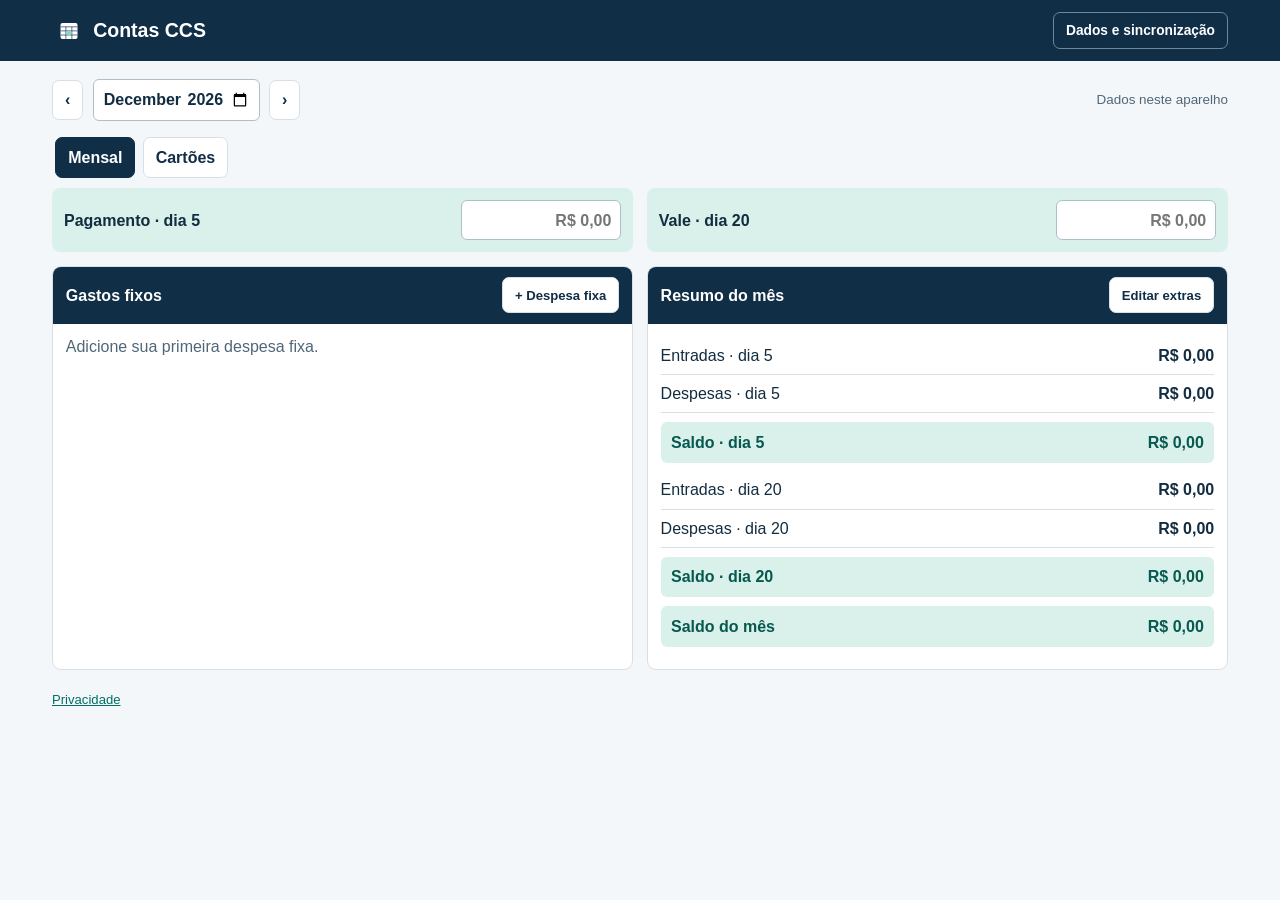
==== index.html @ 9be455ed "Publicar Contas CCS" ====
<!doctype html>
<html lang="pt-BR">
<head>
<meta charset="utf-8">
<meta name="viewport" content="width=device-width,initial-scale=1">
<meta name="theme-color" content="#112e47">
<title>Contas CCS</title>
<link rel="icon" href="icon.svg" type="image/svg+xml">
<link rel="manifest" href="manifest.webmanifest">
<link rel="stylesheet" href="style.css">
<script type="module" src="app.js"></script>
</head>
<body>
<header class="top">
  <div class="top-inner">
    <a class="brand" href="./"><img src="icon.svg" alt="">Contas CCS</a>
    <button id="settings" type="button" class="outline">Dados e sincronização</button>
  </div>
</header>
<main>
  <div class="toolbar">
    <div class="month-controls">
      <button id="prev" type="button" aria-label="Mês anterior">‹</button>
      <input type="month" id="month" aria-label="Mês do relatório" min="1900-01" max="9998-12">
      <button id="next" type="button" aria-label="Próximo mês">›</button>
    </div>
    <span id="sync-state" class="sync-state" role="status">Abrindo base local…</span>
  </div>
  <nav id="tabs" aria-label="Relatórios"></nav>
  <div id="alert" role="status" hidden></div>
  <section id="view" aria-label="Relatório"></section>
</main>
<footer class="app-footer"><a href="privacidade.html">Privacidade</a></footer>
<dialog id="dialog">
  <header><h2 id="dialog-title"></h2><button id="close-dialog" type="button" aria-label="Fechar">×</button></header>
  <div id="dialog-body"></div>
</dialog>
</body>
</html>
---- style.css ----
*{box-sizing:border-box}
:root{font:16px/1.45 'Segoe UI',Roboto,Arial,sans-serif;color:#122c40;background:#f4f7fa;--navy:#112e47;--teal:#006f64;--line:#d7e0e7;--muted:#506778}
body{margin:0}
button,input,select{font:inherit}
button{cursor:pointer;border:1px solid var(--line);border-radius:7px;background:#fff;color:var(--navy);padding:.48rem .75rem;font-weight:600}
button:hover{background:#e9f5f2}
button:focus-visible,a:focus-visible,input:focus-visible,select:focus-visible{outline:3px solid #1d8f82;outline-offset:2px}
button:disabled{cursor:wait;opacity:.62}
.primary{background:var(--teal);color:white;border-color:var(--teal)}
.primary:hover{background:#005b52}
.danger{color:#a32e30}
.top{background:var(--navy);color:white}
.top-inner,main{max-width:1220px;margin:auto;padding:12px 22px}
.top-inner,.toolbar,.month-controls,.section-head,.row-actions,.dialog-actions{display:flex;align-items:center;gap:.6rem}
.top-inner,.toolbar,.section-head{justify-content:space-between}
.brand{color:white;text-decoration:none;display:flex;align-items:center;font-size:1.22rem;font-weight:700;gap:.45rem}
.brand img{width:34px;height:34px}
.outline{background:transparent;color:white;border-color:#6f8797;font-size:.86rem}
.outline:hover{background:#244660}
.toolbar{margin:.35rem 0 .85rem}
input,select{border:1px solid #aebfca;border-radius:6px;background:white;color:inherit;padding:.47rem .55rem;min-width:0}
.month-controls input{font-weight:650}
.sync-state{font-size:.84rem;color:var(--muted);text-align:right}
nav{display:flex;gap:.45rem;overflow:auto;padding:.15rem .2rem .65rem}
nav button{white-space:nowrap}
nav button[aria-current=true]{background:var(--navy);color:#fff;border-color:var(--navy)}
#alert{padding:.6rem .8rem;margin-bottom:.7rem;background:#dff3ed;border-radius:7px;white-space:pre-line}
#alert.error{background:#fce7e7;color:#84272a}
.panel{min-width:0;background:#fff;border:1px solid var(--line);border-radius:9px;overflow:hidden}
.panel h2,.panel h3{font-size:1rem;margin:0}
.section-head{background:var(--navy);color:white;padding:.64rem .8rem;flex-wrap:wrap}
.section-head button{font-size:.82rem}
.content{padding:.8rem}
.incomes,.monthly{display:grid;grid-template-columns:1fr 1fr;gap:.85rem}
.incomes{margin-bottom:.85rem}
.income{background:#d9f0eb;padding:.75rem;border-radius:8px;display:flex;align-items:center;justify-content:space-between;gap:.5rem;font-weight:700}
.income input{width:10rem;text-align:right}
.table{border-collapse:collapse;width:100%;font-variant-numeric:tabular-nums}
.table th,.table td{padding:.49rem .55rem;border-bottom:1px solid var(--line);text-align:left}
.table th{background:#e8eef3;font-size:.82rem}
.table tr:last-child td{border-bottom:0}
.table .amount{text-align:right;white-space:nowrap}
.table .action-cell{text-align:right}
.table button{font-size:.78rem;padding:.28rem .42rem}
.row-actions{justify-content:flex-end;flex-wrap:wrap}
.summary-line{display:flex;justify-content:space-between;gap:.5rem;padding:.44rem 0;border-bottom:1px solid var(--line)}
.summary-line strong,.summary-line span:last-child{font-variant-numeric:tabular-nums;white-space:nowrap}
.total{background:#d9f0eb;color:#07594f;border:0;font-weight:750;border-radius:6px;padding:.55rem .65rem;margin:.55rem 0}
.negative{color:#9d282a}
.card-summary{margin-top:.8rem}
.hint,.empty,small{color:var(--muted)}
.empty{padding:.72rem .8rem;margin:0}
.card-groups{display:grid;gap:.65rem;margin-top:.75rem}
.card-top{display:flex;justify-content:space-between;align-items:center;flex-wrap:wrap;gap:.45rem}
h1{font-size:1.43rem;margin:.12rem 0}
dialog{width:min(94vw,580px);max-height:88dvh;border:1px solid var(--line);border-radius:11px;padding:0;color:inherit;box-shadow:0 18px 60px #162c4250}
dialog::backdrop{background:#102b46a0}
dialog header{display:flex;align-items:center;justify-content:space-between;background:var(--navy);color:#fff;padding:.65rem .9rem}
dialog h2{font-size:1.12rem;margin:0}
#dialog-body{padding:1rem}
form{display:grid;gap:.6rem}
form label{display:grid;gap:.22rem;font-weight:600}
fieldset{border:1px solid var(--line);padding:.65rem;border-radius:7px;min-width:0}
.dialog-actions{justify-content:flex-end;flex-wrap:wrap;margin-top:.5rem}
.form-error{color:#972728;margin:0}
#modal-status.error{color:#972728}
.app-footer{max-width:1220px;margin:auto;padding:.5rem 22px 1rem;font-size:.82rem}
.app-footer a{color:var(--teal)}
.setting-group+ .setting-group{border-top:1px solid var(--line);margin-top:1rem;padding-top:.8rem}
.setting-group h3{font-size:1rem;margin:0 0 .4rem}
.setting-group p{margin:.45rem 0}
[hidden]{display:none!important}
@media(max-width:720px){
  .top-inner,main{padding:.65rem .7rem}
  .monthly,.incomes{grid-template-columns:1fr;gap:.6rem}
  .table th,.table td{padding:.43rem .38rem}
  .table .minor{display:none}
  .outline{font-size:.75rem}
  .sync-state{font-size:.75rem}
  .month-controls input{max-width:10.25rem}
  .income input{width:8.2rem}
}
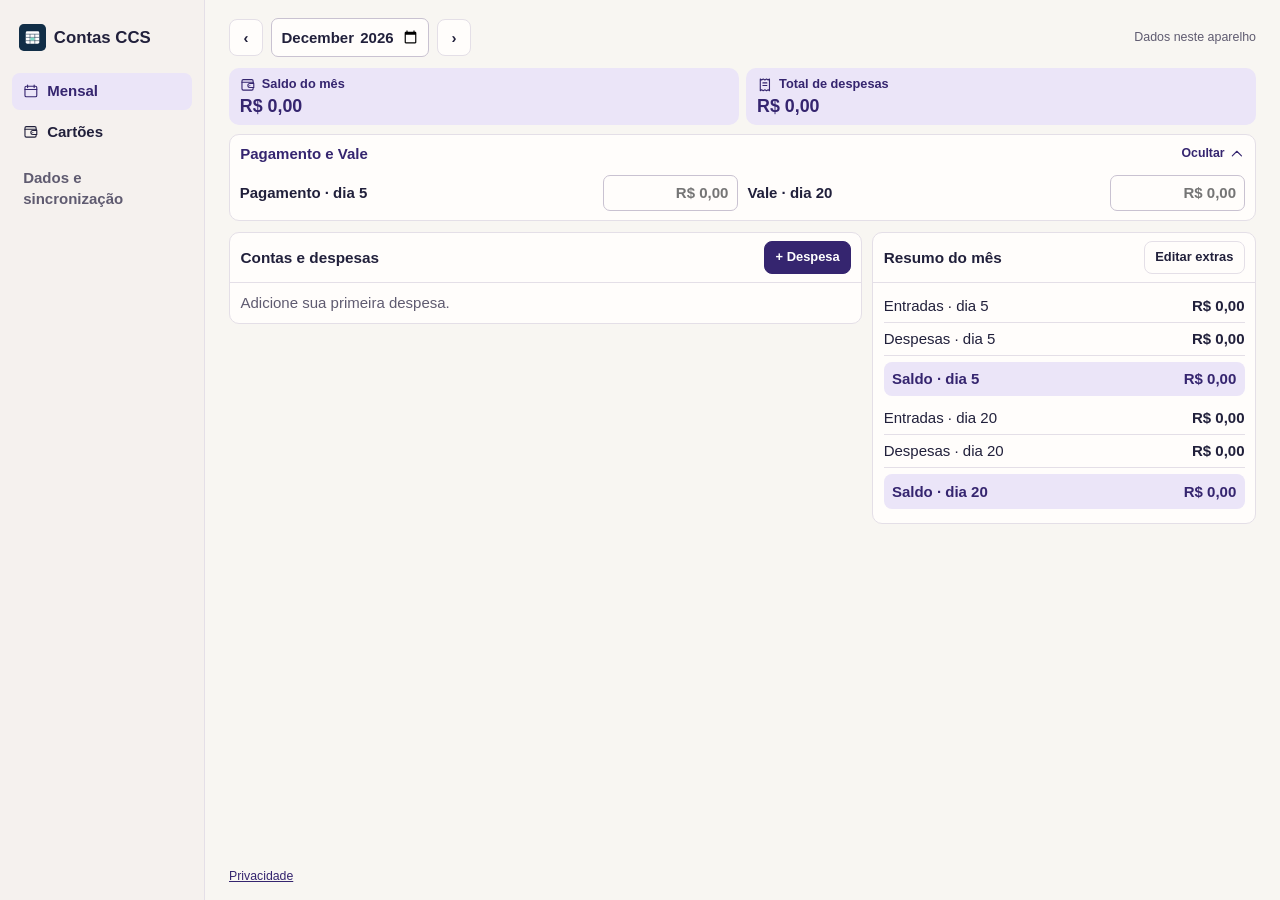
==== commit fd662dc1: "Add files via upload" ====
--- a/index.html
+++ b/index.html
@@ -3,20 +3,21 @@
 <head>
 <meta charset="utf-8">
 <meta name="viewport" content="width=device-width,initial-scale=1">
-<meta name="theme-color" content="#112e47">
+<meta name="theme-color" content="#f8f6f2">
 <title>Contas CCS</title>
 <link rel="icon" href="icon.svg" type="image/svg+xml">
 <link rel="manifest" href="manifest.webmanifest">
 <link rel="stylesheet" href="style.css">
 <script type="module" src="app.js"></script>
 </head>
-<body>
-<header class="top">
-  <div class="top-inner">
-    <a class="brand" href="./"><img src="icon.svg" alt="">Contas CCS</a>
+<body class="app-shell">
+<aside class="sidebar" aria-label="Navegação principal">
+  <div class="sidebar-inner">
+    <button class="brand" type="button" data-action="tab:monthly"><img src="icon.svg" alt="">Contas CCS</button>
+    <nav id="tabs" aria-label="Relatórios"></nav>
     <button id="settings" type="button" class="outline">Dados e sincronização</button>
   </div>
-</header>
+</aside>
 <main>
   <div class="toolbar">
     <div class="month-controls">
@@ -24,13 +25,20 @@
       <input type="month" id="month" aria-label="Mês do relatório" min="1900-01" max="9998-12">
       <button id="next" type="button" aria-label="Próximo mês">›</button>
     </div>
-    <span id="sync-state" class="sync-state" role="status">Abrindo base local…</span>
+    <div class="toolbar-status">
+      <span id="sync-state" class="sync-state" role="status">Abrindo base local…</span>
+      <button id="mobile-conflicts" type="button" data-action="conflicts" hidden>Conflitos</button>
+    </div>
   </div>
-  <nav id="tabs" aria-label="Relatórios"></nav>
   <div id="alert" role="status" hidden></div>
   <section id="view" aria-label="Relatório"></section>
 </main>
 <footer class="app-footer"><a href="privacidade.html">Privacidade</a></footer>
+<nav class="mobile-nav" aria-label="Navegação do celular">
+  <button id="mobile-monthly" type="button" data-action="tab:monthly">Mensal</button>
+  <button id="mobile-cards" type="button" data-action="cards">Cartões</button>
+  <button id="mobile-settings" type="button" data-action="settings" aria-label="Dados e sincronização">Dados</button>
+</nav>
 <dialog id="dialog">
   <header><h2 id="dialog-title"></h2><button id="close-dialog" type="button" aria-label="Fechar">×</button></header>
   <div id="dialog-body"></div>
--- a/style.css
+++ b/style.css
@@ -1,82 +1,207 @@
 *{box-sizing:border-box}
-:root{font:16px/1.45 'Segoe UI',Roboto,Arial,sans-serif;color:#122c40;background:#f4f7fa;--navy:#112e47;--teal:#006f64;--line:#d7e0e7;--muted:#506778}
+:root{
+  font:15px/1.42 'Segoe UI',Roboto,Arial,sans-serif;
+  color:#21203b;
+  background:#f8f6f2;
+  --ink:#21203b;
+  --muted:#5f5b70;
+  --accent:#35256f;
+  --accent-hover:#292055;
+  --lavender:#ebe5f8;
+  --line:#e4dfe7;
+  --surface:#fffdfb;
+  --soft:#f5f1f7;
+  --danger:#a12741
+}
 body{margin:0}
+.app-shell{
+  display:grid;
+  grid-template-columns:205px minmax(0,1fr);
+  grid-template-rows:1fr auto;
+  max-width:1370px;
+  min-height:100dvh;
+  margin:0 auto
+}
+main{min-width:0;padding:18px 24px 10px}
+body:not(.app-shell) main{max-width:900px;margin:auto}
+.sidebar{grid-row:1/3;border-right:1px solid var(--line);background:#f5f1ee}
+.sidebar-inner{position:sticky;top:0;max-height:100dvh;overflow:auto;padding:18px 12px}
+.brand{display:flex;align-items:center;gap:.5rem;width:100%;padding:.35rem .42rem;margin-bottom:1rem;font-size:1.12rem;font-weight:750;text-align:left}
+.brand img{width:27px;height:27px}
+.sidebar #tabs{display:grid;gap:.25rem}
+.sidebar button{border-color:transparent;background:transparent;color:var(--ink)}
+.sidebar button:hover{background:var(--soft)}
+.sidebar #tabs button,.sidebar .outline{display:flex;align-items:center;gap:.55rem;text-align:left;min-height:37px;overflow-wrap:anywhere}
+.sidebar .outline{width:100%;margin-top:.6rem;color:var(--muted)}
+.sidebar #tabs button[aria-current=true]{background:var(--lavender);color:var(--accent)}
+.mobile-nav,#mobile-conflicts{display:none}
 button,input,select{font:inherit}
-button{cursor:pointer;border:1px solid var(--line);border-radius:7px;background:#fff;color:var(--navy);padding:.48rem .75rem;font-weight:600}
-button:hover{background:#e9f5f2}
-button:focus-visible,a:focus-visible,input:focus-visible,select:focus-visible{outline:3px solid #1d8f82;outline-offset:2px}
+button,.button-link{
+  cursor:pointer;border:1px solid var(--line);border-radius:8px;background:var(--surface);color:var(--ink);
+  padding:.44rem .68rem;font-weight:650
+}
+button:hover,.button-link:hover{background:var(--soft)}
+button:focus-visible,a:focus-visible,input:focus-visible,select:focus-visible,summary:focus-visible{
+  outline:2px solid #7756bd;outline-offset:3px
+}
 button:disabled{cursor:wait;opacity:.62}
-.primary{background:var(--teal);color:white;border-color:var(--teal)}
-.primary:hover{background:#005b52}
-.danger{color:#a32e30}
-.top{background:var(--navy);color:white}
-.top-inner,main{max-width:1220px;margin:auto;padding:12px 22px}
-.top-inner,.toolbar,.month-controls,.section-head,.row-actions,.dialog-actions{display:flex;align-items:center;gap:.6rem}
-.top-inner,.toolbar,.section-head{justify-content:space-between}
-.brand{color:white;text-decoration:none;display:flex;align-items:center;font-size:1.22rem;font-weight:700;gap:.45rem}
-.brand img{width:34px;height:34px}
-.outline{background:transparent;color:white;border-color:#6f8797;font-size:.86rem}
-.outline:hover{background:#244660}
-.toolbar{margin:.35rem 0 .85rem}
-input,select{border:1px solid #aebfca;border-radius:6px;background:white;color:inherit;padding:.47rem .55rem;min-width:0}
+.button-link{text-decoration:none}
+.primary{background:var(--accent);color:#fff;border-color:var(--accent)}
+.primary:hover{background:var(--accent-hover)}
+.danger,.negative{color:var(--danger)}
+.ui-icon{display:inline-block;width:1.05rem;height:1.05rem;flex:0 0 auto;vertical-align:middle}
+.toolbar,.toolbar-status,.month-controls,.section-head,.row-actions,.dialog-actions,.import-actions{
+  display:flex;align-items:center;gap:.55rem
+}
+.toolbar,.section-head{justify-content:space-between}
+.toolbar{margin-bottom:.75rem;flex-wrap:wrap}
+.toolbar-status{margin-left:auto;min-width:0;flex-wrap:wrap;justify-content:flex-end}
+input,select{border:1px solid #c9c2d1;border-radius:7px;background:var(--surface);color:inherit;padding:.45rem .55rem;min-width:0}
 .month-controls input{font-weight:650}
-.sync-state{font-size:.84rem;color:var(--muted);text-align:right}
-nav{display:flex;gap:.45rem;overflow:auto;padding:.15rem .2rem .65rem}
-nav button{white-space:nowrap}
-nav button[aria-current=true]{background:var(--navy);color:#fff;border-color:var(--navy)}
-#alert{padding:.6rem .8rem;margin-bottom:.7rem;background:#dff3ed;border-radius:7px;white-space:pre-line}
+.month-controls button{min-width:34px}
+.sync-state{font-size:.83rem;color:var(--muted);text-align:right}
+#alert{padding:.55rem .7rem;margin-bottom:.7rem;background:var(--lavender);border-radius:8px;white-space:pre-line}
 #alert.error{background:#fce7e7;color:#84272a}
-.panel{min-width:0;background:#fff;border:1px solid var(--line);border-radius:9px;overflow:hidden}
-.panel h2,.panel h3{font-size:1rem;margin:0}
-.section-head{background:var(--navy);color:white;padding:.64rem .8rem;flex-wrap:wrap}
-.section-head button{font-size:.82rem}
-.content{padding:.8rem}
-.incomes,.monthly{display:grid;grid-template-columns:1fr 1fr;gap:.85rem}
-.incomes{margin-bottom:.85rem}
-.income{background:#d9f0eb;padding:.75rem;border-radius:8px;display:flex;align-items:center;justify-content:space-between;gap:.5rem;font-weight:700}
-.income input{width:10rem;text-align:right}
+
+.overview{display:grid;gap:.48rem;margin-bottom:.6rem}
+.overview-grid{display:grid;grid-template-columns:repeat(2,minmax(0,1fr));gap:.5rem}
+.overview-tile{
+  display:grid;align-content:center;gap:.12rem;min-width:0;min-height:57px;
+  padding:.46rem .72rem;border-radius:10px;text-align:left
+}
+.metric-tile{background:var(--lavender);color:var(--accent)}
+.metric-tile.negative{color:var(--danger)}
+.bill-tile{border:0;background:var(--tone);color:#fff}
+.bill-tile:hover{background:var(--tone);filter:brightness(.91)}
+.tone-purple{--tone:#6527a2}
+.tone-blue{--tone:#085b9c}
+.tone-indigo{--tone:#3b3b81}
+.tone-green{--tone:#1a6354}
+.tone-slate{--tone:#42566c}
+.tile-caption,.tile-total{display:flex;align-items:center;gap:.42rem;min-width:0}
+.tile-caption{font-size:.85rem;font-weight:650;overflow-wrap:anywhere}
+.tile-total{justify-content:space-between}
+.overview-tile strong{font-size:1.19rem;font-weight:750;line-height:1.25;font-variant-numeric:tabular-nums;overflow-wrap:anywhere}
+
+.income-panel,.panel{min-width:0;background:var(--surface);border:1px solid var(--line);border-radius:10px}
+.income-panel{margin-bottom:.75rem}
+.income-panel summary{
+  display:flex;align-items:center;justify-content:space-between;gap:.5rem;cursor:pointer;list-style:none;
+  padding:.4rem .68rem;min-height:38px;color:var(--accent);font-weight:700
+}
+.income-panel summary::-webkit-details-marker{display:none}
+.income-control{display:inline-flex;align-items:center;gap:.3rem;font-size:.82rem}
+.income-control .ui-icon{transform:rotate(90deg)}
+.income-panel[open] .income-control .ui-icon{transform:rotate(-90deg)}
+.income-panel[open] .show-income,.income-panel:not([open]) .hide-income{display:none}
+.incomes,.monthly{display:grid;grid-template-columns:minmax(0,1fr) minmax(0,1fr);gap:.65rem}
+.incomes{padding:.1rem .65rem .55rem}
+.monthly{grid-template-columns:minmax(0,1.65fr) minmax(0,1fr);align-items:start}
+.income{
+  display:flex;align-items:center;justify-content:space-between;gap:.4rem;
+  font-weight:650;min-width:0
+}
+.income input{width:min(9rem,50%);text-align:right}
+.panel{overflow:hidden}
+.panel h2,.panel h3{font-size:1.02rem;margin:0}
+.section-head{padding:.52rem .7rem;flex-wrap:wrap;border-bottom:1px solid var(--line)}
+.section-head button{font-size:.86rem}
+.content{padding:.45rem .7rem .55rem}
 .table{border-collapse:collapse;width:100%;font-variant-numeric:tabular-nums}
-.table th,.table td{padding:.49rem .55rem;border-bottom:1px solid var(--line);text-align:left}
-.table th{background:#e8eef3;font-size:.82rem}
+.expense-table thead{position:absolute;width:1px;height:1px;overflow:hidden;clip-path:inset(50%);white-space:nowrap}
+.table th,.table td{padding:.32rem .48rem;border-bottom:1px solid var(--line);text-align:left}
+.table th{font-size:.86rem}
 .table tr:last-child td{border-bottom:0}
-.table .amount{text-align:right;white-space:nowrap}
-.table .action-cell{text-align:right}
-.table button{font-size:.78rem;padding:.28rem .42rem}
-.row-actions{justify-content:flex-end;flex-wrap:wrap}
-.summary-line{display:flex;justify-content:space-between;gap:.5rem;padding:.44rem 0;border-bottom:1px solid var(--line)}
-.summary-line strong,.summary-line span:last-child{font-variant-numeric:tabular-nums;white-space:nowrap}
-.total{background:#d9f0eb;color:#07594f;border:0;font-weight:750;border-radius:6px;padding:.55rem .65rem;margin:.55rem 0}
-.negative{color:#9d282a}
-.card-summary{margin-top:.8rem}
+.table .fixed-group th{background:var(--soft);color:var(--accent);padding:.36rem .6rem}
+.table .amount{text-align:right;white-space:nowrap;font-weight:700}
+.table .action-cell{text-align:right;width:1%}
+.expense-day,.minor{color:var(--muted);font-size:.83rem}
+.item-label{display:flex;align-items:center;gap:.48rem;min-width:0;overflow-wrap:anywhere}
+.expense-icon{display:grid;place-items:center;flex:0 0 auto;width:26px;height:26px;border-radius:7px;background:var(--lavender);color:var(--accent)}
+.expense-icon .ui-icon{width:15px;height:15px}
+.edit-icon{display:inline-grid;place-items:center;min-width:34px;min-height:32px;padding:0;border-color:transparent;color:var(--accent)}
+.row-actions,.dialog-actions{justify-content:flex-end;flex-wrap:wrap}
+.summary-line{display:flex;align-items:center;justify-content:space-between;gap:.5rem;padding:.36rem 0;border-bottom:1px solid var(--line)}
+.summary-line strong{font-variant-numeric:tabular-nums;white-space:nowrap}
+.total{background:var(--lavender);color:var(--accent);border:0;font-weight:750;border-radius:8px;padding:.45rem .55rem;margin:.38rem 0}
+.total.negative{color:var(--danger)}
 .hint,.empty,small{color:var(--muted)}
-.empty{padding:.72rem .8rem;margin:0}
-.card-groups{display:grid;gap:.65rem;margin-top:.75rem}
+.empty{padding:.62rem .7rem;margin:0}
+.card-groups{display:grid;gap:.55rem;margin-top:.6rem}
 .card-top{display:flex;justify-content:space-between;align-items:center;flex-wrap:wrap;gap:.45rem}
-h1{font-size:1.43rem;margin:.12rem 0}
-dialog{width:min(94vw,580px);max-height:88dvh;border:1px solid var(--line);border-radius:11px;padding:0;color:inherit;box-shadow:0 18px 60px #162c4250}
-dialog::backdrop{background:#102b46a0}
-dialog header{display:flex;align-items:center;justify-content:space-between;background:var(--navy);color:#fff;padding:.65rem .9rem}
-dialog h2{font-size:1.12rem;margin:0}
-#dialog-body{padding:1rem}
-form{display:grid;gap:.6rem}
-form label{display:grid;gap:.22rem;font-weight:600}
-fieldset{border:1px solid var(--line);padding:.65rem;border-radius:7px;min-width:0}
-.dialog-actions{justify-content:flex-end;flex-wrap:wrap;margin-top:.5rem}
-.form-error{color:#972728;margin:0}
-#modal-status.error{color:#972728}
-.app-footer{max-width:1220px;margin:auto;padding:.5rem 22px 1rem;font-size:.82rem}
-.app-footer a{color:var(--teal)}
-.setting-group+ .setting-group{border-top:1px solid var(--line);margin-top:1rem;padding-top:.8rem}
-.setting-group h3{font-size:1rem;margin:0 0 .4rem}
-.setting-group p{margin:.45rem 0}
+h1{font-size:1.35rem;margin:.1rem 0;overflow-wrap:anywhere}
+
+dialog{width:min(94vw,580px);max-height:88dvh;border:1px solid var(--line);border-radius:12px;padding:0;color:inherit;background:var(--surface);box-shadow:0 15px 55px #271f4940}
+dialog::backdrop{background:#22193680}
+dialog header{display:flex;align-items:center;justify-content:space-between;background:var(--lavender);padding:.55rem .8rem}
+dialog h2{font-size:1.1rem;margin:0}
+#dialog-body{padding:.8rem}
+form{display:grid;gap:.55rem}
+form label{display:grid;gap:.2rem;font-weight:600}
+fieldset{border:1px solid var(--line);padding:.55rem;border-radius:8px;min-width:0}
+fieldset label+label{margin-top:.4rem}
+.dialog-actions{margin-top:.4rem}
+.form-error,#modal-status.error{color:var(--danger)}
+.form-error{margin:0}
+.app-footer{padding:.5rem 24px 1rem;font-size:.82rem}
+.app-footer a{color:var(--accent)}
+.setting-group+.setting-group{border-top:1px solid var(--line);margin-top:.8rem;padding-top:.7rem}
+.setting-group h3{font-size:1rem;margin:0 0 .35rem}
+.setting-group p{margin:.42rem 0}
+.import-actions{flex-wrap:wrap}
 [hidden]{display:none!important}
+
+@media(max-width:900px){
+  .app-shell{grid-template-columns:166px minmax(0,1fr)}
+  main{padding-inline:15px}
+  .monthly{grid-template-columns:minmax(0,1.35fr) minmax(0,1fr)}
+}
 @media(max-width:720px){
-  .top-inner,main{padding:.65rem .7rem}
-  .monthly,.incomes{grid-template-columns:1fr;gap:.6rem}
-  .table th,.table td{padding:.43rem .38rem}
+  :root{font:14px/1.38 Roboto,'Segoe UI',Arial,sans-serif}
+  .app-shell{display:block;padding-bottom:calc(54px + env(safe-area-inset-bottom))}
+  .sidebar{border:0;border-bottom:1px solid var(--line)}
+  .sidebar-inner{position:static;padding:.32rem .6rem}
+  .brand{width:auto;margin:0;font-size:1.14rem}
+  .sidebar #tabs,.sidebar #settings{display:none}
+  main{padding:.57rem .65rem .35rem}
+  .toolbar{margin-bottom:.52rem;gap:.4rem}
+  .toolbar-status{gap:.28rem}
+  #mobile-conflicts:not([hidden]){display:block}
+  .month-controls{gap:.3rem}
+  .month-controls button{min-width:31px;min-height:36px;padding:.25rem}
+  .month-controls input{padding:.28rem .32rem;max-width:10.6rem;min-height:36px}
+  .overview{gap:.34rem;margin-bottom:.48rem}
+  .overview-grid{gap:.34rem}
+  .overview-tile{min-height:51px;padding:.31rem .5rem;border-radius:8px}
+  .tile-caption{font-size:.8rem;gap:.25rem}
+  .tile-caption .ui-icon,.tile-total .ui-icon{width:.9rem;height:.9rem}
+  .overview-tile strong{font-size:1.08rem}
+  .income-panel{margin-bottom:.55rem}
+  .income-panel summary{min-height:40px}
+  .incomes,.monthly{grid-template-columns:minmax(0,1fr);gap:.48rem}
+  .income input{min-height:38px}
+  .section-head{padding:.33rem .48rem}
+  .section-head button{min-height:36px}
+  .table th,.table td{padding:.15rem .28rem}
   .table .minor{display:none}
-  .outline{font-size:.75rem}
-  .sync-state{font-size:.75rem}
-  .month-controls input{max-width:10.25rem}
-  .income input{width:8.2rem}
-}
+  .expense-icon{width:23px;height:23px}
+  .expense-icon .ui-icon{width:14px;height:14px}
+  .item-label{gap:.3rem}
+  .edit-icon{min-height:40px;min-width:38px}
+  .app-footer{padding:.42rem .65rem}
+  .mobile-nav{
+    position:fixed;z-index:1;bottom:0;inset-inline:0;display:grid;grid-template-columns:repeat(3,minmax(0,1fr));
+    gap:.25rem;padding:.23rem .45rem calc(.23rem + env(safe-area-inset-bottom));
+    background:var(--surface);border-top:1px solid var(--line)
+  }
+  .mobile-nav button{
+    display:grid;place-items:center;align-content:center;gap:.12rem;min-height:43px;
+    font-size:.78rem;padding:.15rem;border:0;background:transparent
+  }
+  .mobile-nav button[aria-current=true]{color:var(--accent);background:var(--lavender)}
+  .mobile-nav .ui-icon{width:17px;height:17px}
+  #dialog-body button,#dialog-body .button-link{min-height:38px}
+}
+@media(prefers-reduced-motion:no-preference){
+  button,.button-link{transition:background-color .12s ease}
+}
